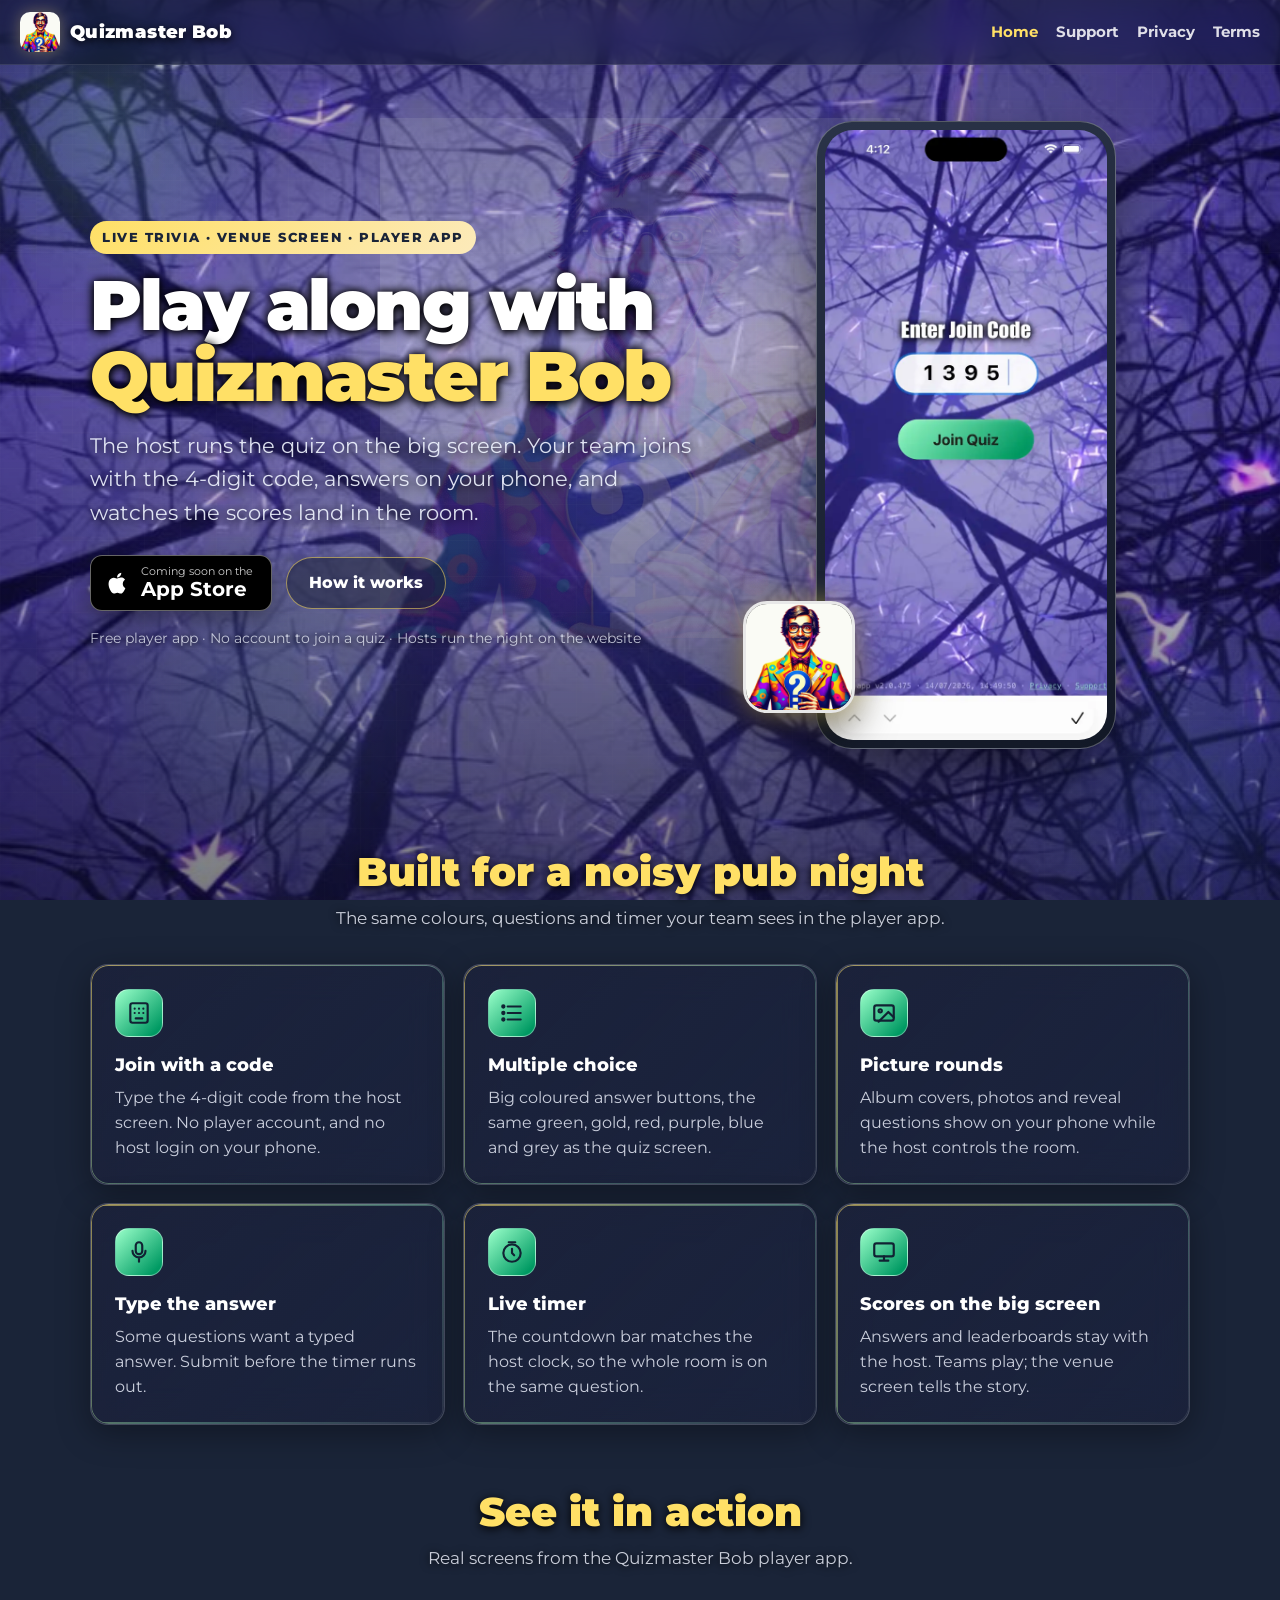
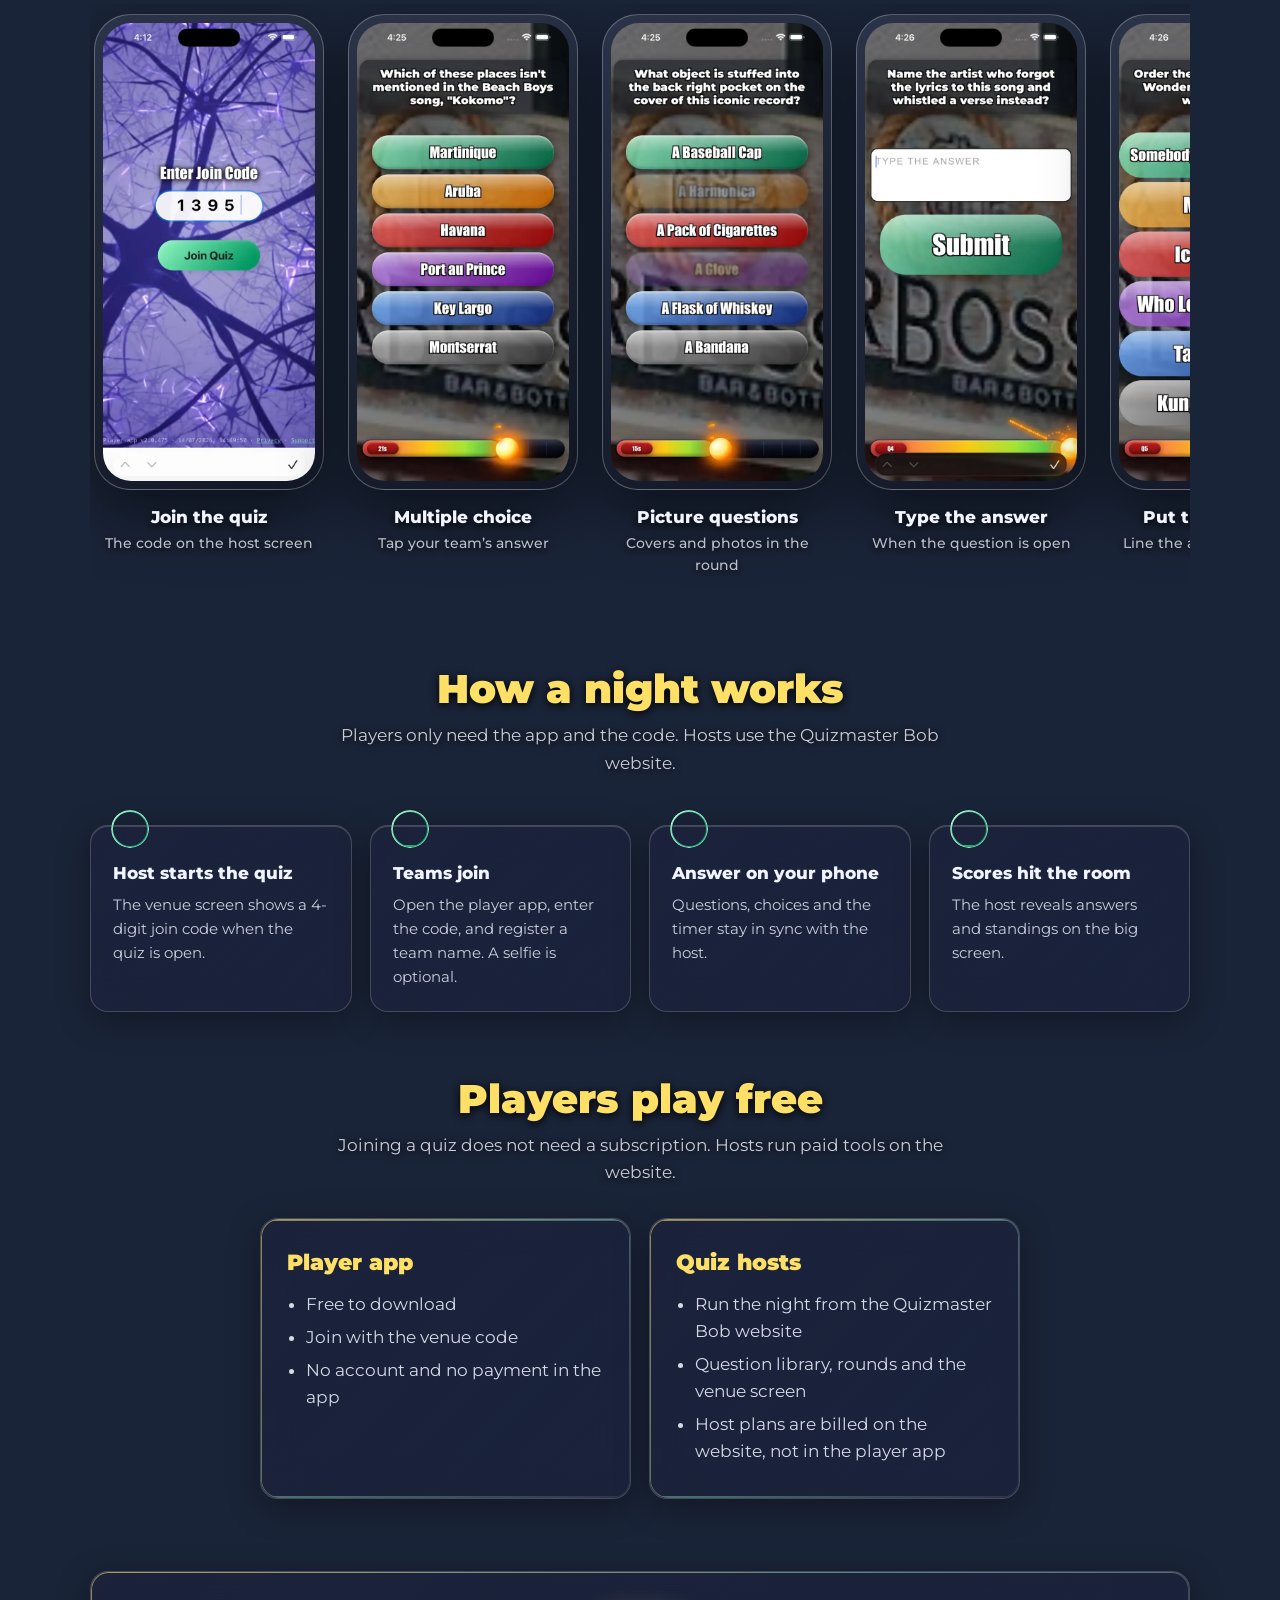
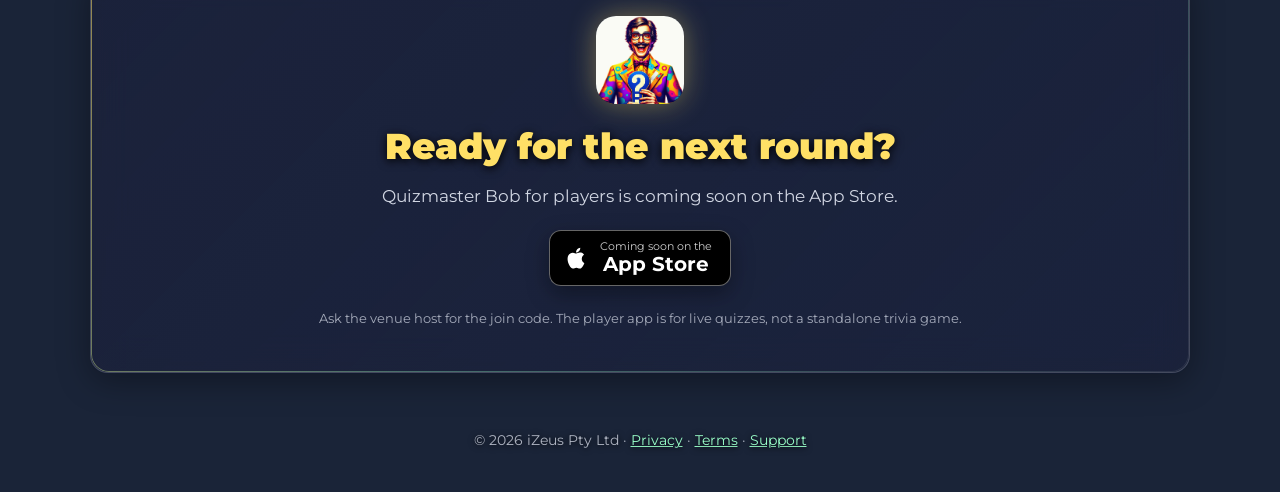
==== index.html @ 4d776f03 "Publish the Quizmaster Bob marketing site for quizmasterbob.izeus.org. Co-authored-by: Cursor <curso" ====
<!DOCTYPE html>
<html lang="en">
<head>
<meta charset="utf-8">
<meta name="viewport" content="width=device-width, initial-scale=1, viewport-fit=cover">
<title>Quizmaster Bob – Live pub trivia on your phone</title>
<meta name="description" content="Join a live Quizmaster Bob quiz with the code on the venue screen. Answer on your phone while the host runs the night.">
<meta name="theme-color" content="#1a2438">
<meta property="og:title" content="Quizmaster Bob – Live pub trivia on your phone">
<meta property="og:description" content="Join a live Quizmaster Bob quiz with the code on the venue screen. Answer on your phone while the host runs the night.">
<meta property="og:image" content="https://quizmasterbob.izeus.org/assets/icon-512.png">
<link rel="icon" type="image/png" sizes="32x32" href="assets/icon-32.png">
<link rel="icon" type="image/png" sizes="512x512" href="assets/icon-512.png">
<link rel="apple-touch-icon" href="assets/icon-180.png">
<link rel="preconnect" href="https://fonts.googleapis.com">
<link rel="preconnect" href="https://fonts.gstatic.com" crossorigin>
<link href="https://fonts.googleapis.com/css2?family=Montserrat:wght@500;700;800;900&display=swap" rel="stylesheet">
<link rel="stylesheet" href="assets/style.css?v=munykcc1">
</head>
<body>
<div class="bg" aria-hidden="true">
  <div class="bg-art"></div>
  <img class="bg-mark" src="assets/logo-full.png" alt="">
  <div class="orb o1"></div><div class="orb o2"></div><div class="orb o3"></div><div class="orb o4"></div>
  <div class="grid"></div>
  <div class="mist"></div>
</div>
<header class="nav">
  <a class="brand" href="index.html"><img src="assets/logo-full.png" alt="" width="40" height="40"><span>Quizmaster Bob</span></a>
  <nav class="nav-links"><a href="index.html" aria-current="page">Home</a><a href="support.html">Support</a><a href="privacy.html">Privacy</a><a href="terms.html">Terms</a></nav>
</header>
<main class="wrap wide">
<section class="pitch">
  <div>
    <span class="eyebrow">Live trivia &middot; Venue screen &middot; Player app</span>
    <h1>Play along with <span class="grad">Quizmaster Bob</span></h1>
    <p class="lead">The host runs the quiz on the big screen. Your team joins with the 4-digit code, answers on your phone, and watches the scores land in the room.</p>
    <div class="cta-row">
      <a class="store" href="#get"><svg viewBox="0 0 24 24" aria-hidden="true"><path d="M16.4 12.6c0-2.4 2-3.6 2.1-3.7-1.1-1.7-2.9-1.9-3.5-1.9-1.5-.2-2.9.9-3.7.9-.8 0-1.9-.9-3.2-.8-1.6 0-3.1 1-4 2.4-1.7 3-.4 7.4 1.2 9.8.8 1.2 1.8 2.5 3 2.4 1.2 0 1.7-.8 3.1-.8 1.5 0 1.9.8 3.2.8 1.3 0 2.1-1.2 2.9-2.4.9-1.4 1.3-2.7 1.3-2.8-.1 0-2.4-.9-2.4-3.9zM14 5.5c.7-.8 1.1-1.9 1-3-1 0-2.1.7-2.8 1.5-.6.7-1.2 1.8-1 2.9 1.1.1 2.1-.6 2.8-1.4z"/></svg><span><small>Coming soon on the</small><b>App Store</b></span></a>
      <a class="btn btn-ghost" href="#how">How it works</a>
    </div>
    <p class="meta">Free player app &middot; No account to join a quiz &middot; Hosts run the night on the website</p>
  </div>
  <div class="pitch-art">
    <div class="frame"><img src="assets/shots/join.webp" alt="Enter a four-digit join code and tap Join Quiz" width="600" height="1298"></div>
    <img class="pitch-logo" src="assets/icon-512.png" alt="Quizmaster Bob app icon" width="112" height="112">
  </div>
</section>

<section id="features">
  <h2 class="section-title">Built for a noisy pub night</h2>
  <p class="section-sub">The same colours, questions and timer your team sees in the player app.</p>
  <div class="features">
    <div class="feature glass"><div class="icon"><svg viewBox="0 0 24 24" aria-hidden="true"><rect x="4" y="3" width="16" height="18" rx="2"/><path d="M8 8h.01M12 8h.01M16 8h.01M8 12h.01M12 12h.01M16 12h.01M9 17h6"/></svg></div><h3>Join with a code</h3><p>Type the 4-digit code from the host screen. No player account, and no host login on your phone.</p></div>
    <div class="feature glass"><div class="icon"><svg viewBox="0 0 24 24" aria-hidden="true"><path d="M8 6h12M8 12h12M8 18h12"/><circle cx="4" cy="6" r="1"/><circle cx="4" cy="12" r="1"/><circle cx="4" cy="18" r="1"/></svg></div><h3>Multiple choice</h3><p>Big coloured answer buttons, the same green, gold, red, purple, blue and grey as the quiz screen.</p></div>
    <div class="feature glass"><div class="icon"><svg viewBox="0 0 24 24" aria-hidden="true"><rect x="3" y="5" width="18" height="14" rx="2"/><circle cx="8.5" cy="10" r="1.5"/><path d="M21 16l-5-5-9 9"/></svg></div><h3>Picture rounds</h3><p>Album covers, photos and reveal questions show on your phone while the host controls the room.</p></div>
    <div class="feature glass"><div class="icon"><svg viewBox="0 0 24 24" aria-hidden="true"><rect x="9" y="3" width="6" height="11" rx="3"/><path d="M6 11a6 6 0 0 0 12 0M12 17v4"/></svg></div><h3>Type the answer</h3><p>Some questions want a typed answer. Submit before the timer runs out.</p></div>
    <div class="feature glass"><div class="icon"><svg viewBox="0 0 24 24" aria-hidden="true"><circle cx="12" cy="13" r="8"/><path d="M12 9v4l2 2M9 3h6"/></svg></div><h3>Live timer</h3><p>The countdown bar matches the host clock, so the whole room is on the same question.</p></div>
    <div class="feature glass"><div class="icon"><svg viewBox="0 0 24 24" aria-hidden="true"><rect x="3" y="4" width="18" height="12" rx="2"/><path d="M8 20h8M12 16v4"/></svg></div><h3>Scores on the big screen</h3><p>Answers and leaderboards stay with the host. Teams play; the venue screen tells the story.</p></div>
  </div>
</section>

<section id="screens">
  <h2 class="section-title">See it in action</h2>
  <p class="section-sub">Real screens from the Quizmaster Bob player app.</p>
  <div class="shots">
    <figure class="shot"><div class="frame"><img src="assets/shots/join.webp" alt="Join screen with a four-digit code" width="600" height="1298" loading="lazy"></div><figcaption>Join the quiz<span>The code on the host screen</span></figcaption></figure>
    <figure class="shot"><div class="frame"><img src="assets/shots/choice.webp" alt="Multiple choice music question with coloured answers" width="600" height="1298" loading="lazy"></div><figcaption>Multiple choice<span>Tap your team’s answer</span></figcaption></figure>
    <figure class="shot"><div class="frame"><img src="assets/shots/picture.webp" alt="Picture question about an album cover" width="600" height="1298" loading="lazy"></div><figcaption>Picture questions<span>Covers and photos in the round</span></figcaption></figure>
    <figure class="shot"><div class="frame"><img src="assets/shots/type.webp" alt="Type-the-answer question with a submit button" width="600" height="1298" loading="lazy"></div><figcaption>Type the answer<span>When the question is open</span></figcaption></figure>
    <figure class="shot"><div class="frame"><img src="assets/shots/order.webp" alt="Put one-hit wonders in release order" width="600" height="1298" loading="lazy"></div><figcaption>Put them in order<span>Line the answers up by year</span></figcaption></figure>
    <figure class="shot"><div class="frame"><img src="assets/shots/scores.webp" alt="Question details card over the answers" width="600" height="1298" loading="lazy"></div><figcaption>Question card<span>Points and how to answer</span></figcaption></figure>
  </div>
</section>

<section id="how">
  <h2 class="section-title">How a night works</h2>
  <p class="section-sub">Players only need the app and the code. Hosts use the Quizmaster Bob website.</p>
  <ol class="steps">
    <li class="glass"><h3>Host starts the quiz</h3><p>The venue screen shows a 4-digit join code when the quiz is open.</p></li>
    <li class="glass"><h3>Teams join</h3><p>Open the player app, enter the code, and register a team name. A selfie is optional.</p></li>
    <li class="glass"><h3>Answer on your phone</h3><p>Questions, choices and the timer stay in sync with the host.</p></li>
    <li class="glass"><h3>Scores hit the room</h3><p>The host reveals answers and standings on the big screen.</p></li>
  </ol>
</section>

<section id="pricing">
  <h2 class="section-title">Players play free</h2>
  <p class="section-sub">Joining a quiz does not need a subscription. Hosts run paid tools on the website.</p>
  <div class="plans">
    <div class="plan glass"><h3>Player app</h3><ul><li>Free to download</li><li>Join with the venue code</li><li>No account and no payment in the app</li></ul></div>
    <div class="plan glass"><h3>Quiz hosts</h3><ul><li>Run the night from the Quizmaster Bob website</li><li>Question library, rounds and the venue screen</li><li>Host plans are billed on the website, not in the player app</li></ul></div>
  </div>
</section>

<section id="get">
  <div class="band glass">
    <img src="assets/logo-full.png" alt="" width="88" height="88">
    <h2>Ready for the next round?</h2>
    <p>Quizmaster Bob for players is coming soon on the App Store.</p>
    <a class="store" href="#get"><svg viewBox="0 0 24 24" aria-hidden="true"><path d="M16.4 12.6c0-2.4 2-3.6 2.1-3.7-1.1-1.7-2.9-1.9-3.5-1.9-1.5-.2-2.9.9-3.7.9-.8 0-1.9-.9-3.2-.8-1.6 0-3.1 1-4 2.4-1.7 3-.4 7.4 1.2 9.8.8 1.2 1.8 2.5 3 2.4 1.2 0 1.7-.8 3.1-.8 1.5 0 1.9.8 3.2.8 1.3 0 2.1-1.2 2.9-2.4.9-1.4 1.3-2.7 1.3-2.8-.1 0-2.4-.9-2.4-3.9zM14 5.5c.7-.8 1.1-1.9 1-3-1 0-2.1.7-2.8 1.5-.6.7-1.2 1.8-1 2.9 1.1.1 2.1-.6 2.8-1.4z"/></svg><span><small>Coming soon on the</small><b>App Store</b></span></a>
    <p class="fine">Ask the venue host for the join code. The player app is for live quizzes, not a standalone trivia game.</p>
  </div>
</section>
</main>
<footer class="foot">&copy; 2026 iZeus Pty Ltd &middot; <a href="privacy.html">Privacy</a> &middot; <a href="terms.html">Terms</a> &middot; <a href="support.html">Support</a></footer>
<script src="assets/site.js?v=munykcc1"></script>
</body>
</html>
---- assets/style.css ----
*,*::before,*::after{box-sizing:border-box}
html{scroll-behavior:smooth;color-scheme:dark}
body{margin:0;min-height:100vh;background:#1a2438;color:#f0f4ff;font:17px/1.6 Montserrat,"Open Sans",Arial,sans-serif;-webkit-font-smoothing:antialiased;overflow-x:hidden}
a{color:#99ffc9}
a:hover{color:#d8ffe9}
img{display:block;max-width:100%}

.bg{position:fixed;inset:0;z-index:-1;overflow:hidden;background:#223b4c}
.bg-art{position:absolute;inset:-6%;background:url(bg.jpg) center/cover no-repeat;animation:drift 28s ease-in-out infinite;will-change:transform}
.bg-mark{position:absolute;left:50%;top:42%;width:min(70vw,520px);margin:calc(min(70vw,520px)/-2) 0 0 calc(min(70vw,520px)/-2);opacity:.18;mix-blend-mode:screen;filter:drop-shadow(0 0 18px rgba(255,224,102,.35));animation:pulse 10s ease-in-out infinite}
.orb{position:absolute;border-radius:50%;animation:float 12s ease-in-out infinite}
.orb.o1{width:380px;height:380px;left:-90px;top:-70px;background:radial-gradient(circle,rgba(153,255,201,.28),transparent 70%)}
.orb.o2{width:440px;height:440px;right:-140px;bottom:-120px;background:radial-gradient(circle,rgba(78,137,255,.28),transparent 70%);animation-delay:-4s}
.orb.o3{width:260px;height:260px;left:58%;top:28%;background:rgba(255,224,102,.16);filter:blur(50px);animation-delay:-6s}
.orb.o4{width:240px;height:240px;left:12%;top:64%;background:rgba(153,255,201,.12);filter:blur(46px);animation-delay:-2s}
.grid{position:absolute;inset:0;opacity:.35;background-image:linear-gradient(rgba(255,255,255,.06) 1px,transparent 1px),linear-gradient(90deg,rgba(255,255,255,.06) 1px,transparent 1px);background-size:36px 36px}
.mist{position:absolute;inset:0;background:linear-gradient(180deg,rgba(18,24,40,.35),rgba(18,24,40,.12) 38%,rgba(10,14,24,.55))}
@keyframes drift{0%,100%{transform:translate(8px,0) scale(1.04)}50%{transform:translate(-10px,12px) scale(1.08)}}
@keyframes pulse{0%,100%{transform:translateY(-20px) scale(.96);opacity:.14}50%{transform:translateY(-8px) scale(1);opacity:.22}}
@keyframes float{0%,100%{transform:translate(0,0)}50%{transform:translate(16px,12px)}}
@media (prefers-reduced-motion:reduce){.bg-art,.bg-mark,.orb{animation:none!important}}

.glass{position:relative;background:linear-gradient(135deg,rgba(28,34,58,.88),rgba(28,34,58,.72));border:1px solid rgba(255,255,255,.18);border-radius:18px;box-shadow:0 8px 32px rgba(0,0,0,.35),inset 0 1px 0 rgba(255,255,255,.16);backdrop-filter:blur(18px) saturate(150%);-webkit-backdrop-filter:blur(18px) saturate(150%)}
.glass::before{content:"";position:absolute;inset:0;border-radius:inherit;padding:1.2px;background:linear-gradient(135deg,rgba(255,224,102,.55),rgba(153,255,201,.35),rgba(255,255,255,.08));-webkit-mask:linear-gradient(#000 0 0) content-box,linear-gradient(#000 0 0);-webkit-mask-composite:xor;mask-composite:exclude;pointer-events:none}

.nav{position:sticky;top:0;z-index:10;display:flex;align-items:center;justify-content:space-between;gap:16px;padding:12px max(20px,env(safe-area-inset-left));background:rgba(18,24,40,.55);backdrop-filter:blur(16px) saturate(150%);-webkit-backdrop-filter:blur(16px) saturate(150%);border-bottom:1px solid rgba(255,255,255,.1)}
.brand{display:flex;align-items:center;gap:10px;color:#fff;text-decoration:none;font-weight:900;font-size:18px;letter-spacing:.02em;text-shadow:0 2px 8px #000}
.brand img{width:40px;height:40px;border-radius:10px;box-shadow:0 0 16px rgba(255,224,102,.35)}
.nav-links{display:flex;gap:18px;font-size:15px;font-weight:700}
.nav-links a{color:rgba(255,255,255,.86);text-decoration:none}
.nav-links a:hover,.nav-links a[aria-current]{color:#ffe066}

.wrap{max-width:860px;margin:0 auto;padding:0 20px}
.wrap.wide{max-width:1140px}
.lead{font-size:clamp(18px,2.2vw,21px);color:rgba(240,244,255,.9);max-width:34em;margin:0 0 26px;text-shadow:0 2px 10px #000}

.pitch{display:grid;grid-template-columns:1.15fr .85fr;gap:48px;align-items:center;padding:56px 0 36px}
.eyebrow{display:inline-block;font-size:13px;font-weight:800;letter-spacing:.12em;text-transform:uppercase;color:#1a2438;background:linear-gradient(135deg,#ffe066,#fceabb);padding:6px 12px;border-radius:999px}
.pitch h1{font-size:clamp(40px,6.2vw,70px);line-height:1.02;margin:16px 0 16px;font-weight:900;letter-spacing:-.03em;color:#fff;text-shadow:0 0 8px #000,0 2px 12px #000}
.grad{color:#ffe066}
.cta-row{display:flex;flex-wrap:wrap;gap:14px;align-items:center}
.meta{margin:16px 0 0;font-size:14px;color:rgba(240,244,255,.75);text-shadow:0 1px 6px #000}
.store{display:inline-flex;align-items:center;gap:10px;background:#000;color:#fff;border:1px solid rgba(255,255,255,.4);border-radius:12px;padding:9px 18px 9px 14px;text-decoration:none;box-shadow:0 8px 22px rgba(0,0,0,.35)}
.store:hover{color:#fff}
.store small{display:block;font-size:11px;opacity:.8;line-height:1.1}
.store b{display:block;font-size:20px;line-height:1.15}
.store svg{width:26px;height:26px;fill:#fff}
.btn.btn-ghost{background:rgba(28,34,58,.55);box-shadow:none;text-decoration:none;color:#fff;border-color:rgba(255,224,102,.55)}
.btn.btn-ghost:hover{color:#1a2438;background:linear-gradient(135deg,#ffe066,#fceabb)}
.pitch-art{position:relative;display:flex;justify-content:center}
.pitch-art .frame{width:min(300px,78vw)}
.pitch-logo{position:absolute;left:0;bottom:36px;width:112px;height:112px;border-radius:24px;border:3px solid rgba(255,255,255,.9);box-shadow:0 0 28px rgba(255,224,102,.45),0 18px 40px rgba(0,0,0,.55);background:#111}
.frame{padding:8px;border-radius:36px;background:linear-gradient(160deg,#2a3348,#121826);border:1px solid rgba(255,255,255,.28);box-shadow:0 24px 60px rgba(0,0,0,.5)}
.frame img{width:100%;height:auto;border-radius:28px}

section[id]{scroll-margin-top:80px}
.section-title{text-align:center;font-size:clamp(28px,4vw,40px);line-height:1.15;margin:64px 0 10px;font-weight:900;color:#ffe066;text-shadow:0 2px 10px #000}
.section-sub{text-align:center;color:rgba(240,244,255,.82);max-width:36em;margin:0 auto 32px;text-shadow:0 1px 8px #000}
.features{display:grid;grid-template-columns:repeat(3,1fr);gap:18px}
.feature{padding:24px}
.feature .icon{width:48px;height:48px;border-radius:14px;display:grid;place-items:center;margin-bottom:14px;background:linear-gradient(135deg,#99ffc9,#009a63 88%);border:1px solid rgba(255,255,255,.35)}
.feature .icon svg{width:26px;height:26px;stroke:#123;fill:none;stroke-width:2;stroke-linecap:round;stroke-linejoin:round}
.feature h3{margin:0 0 6px;font-size:18px;font-weight:800;color:#fff}
.feature p{margin:0;color:rgba(240,244,255,.82);font-size:15.5px}
.shots{display:flex;gap:24px;overflow-x:auto;scroll-snap-type:x mandatory;padding:10px 4px 26px;-webkit-overflow-scrolling:touch}
.shot{flex:0 0 auto;width:230px;margin:0;scroll-snap-align:center;text-align:center}
.shot figcaption{margin-top:14px;font-weight:800;text-shadow:0 2px 8px #000}
.shot figcaption span{display:block;font-weight:500;font-size:14px;color:rgba(240,244,255,.75)}
.steps{counter-reset:step;display:grid;grid-template-columns:repeat(4,1fr);gap:18px;list-style:none;padding:16px 0 0;margin:0}
.steps li{position:relative;padding:28px 22px 22px}
.steps li::before{counter-increment:step;content:counter(step);position:absolute;top:-16px;left:20px;width:38px;height:38px;border-radius:50%;display:grid;place-items:center;font-weight:900;color:#123;background:linear-gradient(135deg,#99ffc9,#009a63 88%);border:1px solid rgba(255,255,255,.5)}
.steps h3{margin:6px 0;font-size:17px;font-weight:800}
.steps p{margin:0;color:rgba(240,244,255,.82);font-size:15px}
.plans{display:grid;grid-template-columns:1fr 1fr;gap:18px;max-width:760px;margin:0 auto}
.plan{padding:26px}
.plan h3{margin:0 0 10px;font-size:22px;font-weight:900;color:#ffe066}
.plan ul{margin:0;padding-left:1.1em;color:rgba(240,244,255,.88)}
.plan li{margin:6px 0}
.band{text-align:center;padding:44px 24px;margin:72px 0 56px}
.band img{width:88px;height:88px;margin:0 auto 14px;border-radius:20px;box-shadow:0 0 28px rgba(255,224,102,.4)}
.band h2{font-size:clamp(26px,3.6vw,36px);margin:0 0 8px;font-weight:900;color:#ffe066;text-shadow:0 2px 10px #000}
.band p{color:rgba(240,244,255,.86);margin:0 0 20px}
.band .fine{font-size:13px;color:rgba(240,244,255,.65);margin:22px 0 0}

.doc{margin:40px auto 64px;padding:clamp(22px,4vw,44px)}
.doc h1{font-size:clamp(32px,5vw,44px);line-height:1.1;margin:0 0 6px;font-weight:900;color:#ffe066}
.doc h2{font-size:22px;margin:34px 0 8px;color:#ffe066;font-weight:800}
.doc ul,.doc ol{padding-left:1.2em}
.doc li{margin:6px 0}
.muted{color:rgba(240,244,255,.7)}
.faq-q{font-weight:800;margin:18px 0 2px}
.faq-a{margin:0;color:rgba(240,244,255,.86)}

.contact{display:grid;gap:14px;margin:18px 0 8px}
.contact label{display:grid;gap:6px;font-size:15px;font-weight:700}
.contact input,.contact textarea{width:100%;padding:12px 14px;border-radius:14px;border:1px solid rgba(255,255,255,.22);background:rgba(10,14,24,.45);color:#fff;font:inherit;font-weight:500}
.contact textarea{min-height:150px;resize:vertical}
.contact input:focus,.contact textarea:focus{outline:none;border-color:#99ffc9;box-shadow:0 0 0 3px rgba(153,255,201,.25)}
.hp{position:absolute;left:-9999px;width:1px;height:1px;overflow:hidden}
.btn{justify-self:start;display:inline-flex;align-items:center;gap:8px;padding:12px 22px;border:1px solid rgba(255,255,255,.35);border-radius:999px;background:linear-gradient(135deg,#99ffc9,#009a63 88%);color:#123;font:inherit;font-weight:800;font-size:16px;cursor:pointer;box-shadow:0 6px 18px rgba(0,0,0,.35)}
.btn:active{transform:scale(.98)}
.notice{padding:12px 16px;border-radius:14px;margin:16px 0}
.notice.ok{background:rgba(0,154,99,.28);border:1px solid #99ffc9}
.notice.err{background:rgba(153,0,0,.28);border:1px solid #ff9a9a}
[hidden]{display:none!important}
.foot{text-align:center;padding:0 20px 40px;font-size:14px;color:rgba(240,244,255,.7);text-shadow:0 1px 6px #000}
.foot a{color:#99ffc9}
@media (prefers-reduced-motion:reduce){.pitch-art .frame{animation:none!important}}
@media (max-width:980px){.features{grid-template-columns:1fr 1fr}.steps{grid-template-columns:1fr 1fr;row-gap:32px}}
@media (max-width:820px){.pitch{grid-template-columns:1fr;text-align:center;padding-top:40px}.lead{margin-left:auto;margin-right:auto}.cta-row{justify-content:center}}
@media (max-width:720px){.nav-links{gap:12px;font-size:14px}.brand span{display:none}.features,.steps,.plans{grid-template-columns:1fr}.pitch-logo{width:84px;height:84px}}
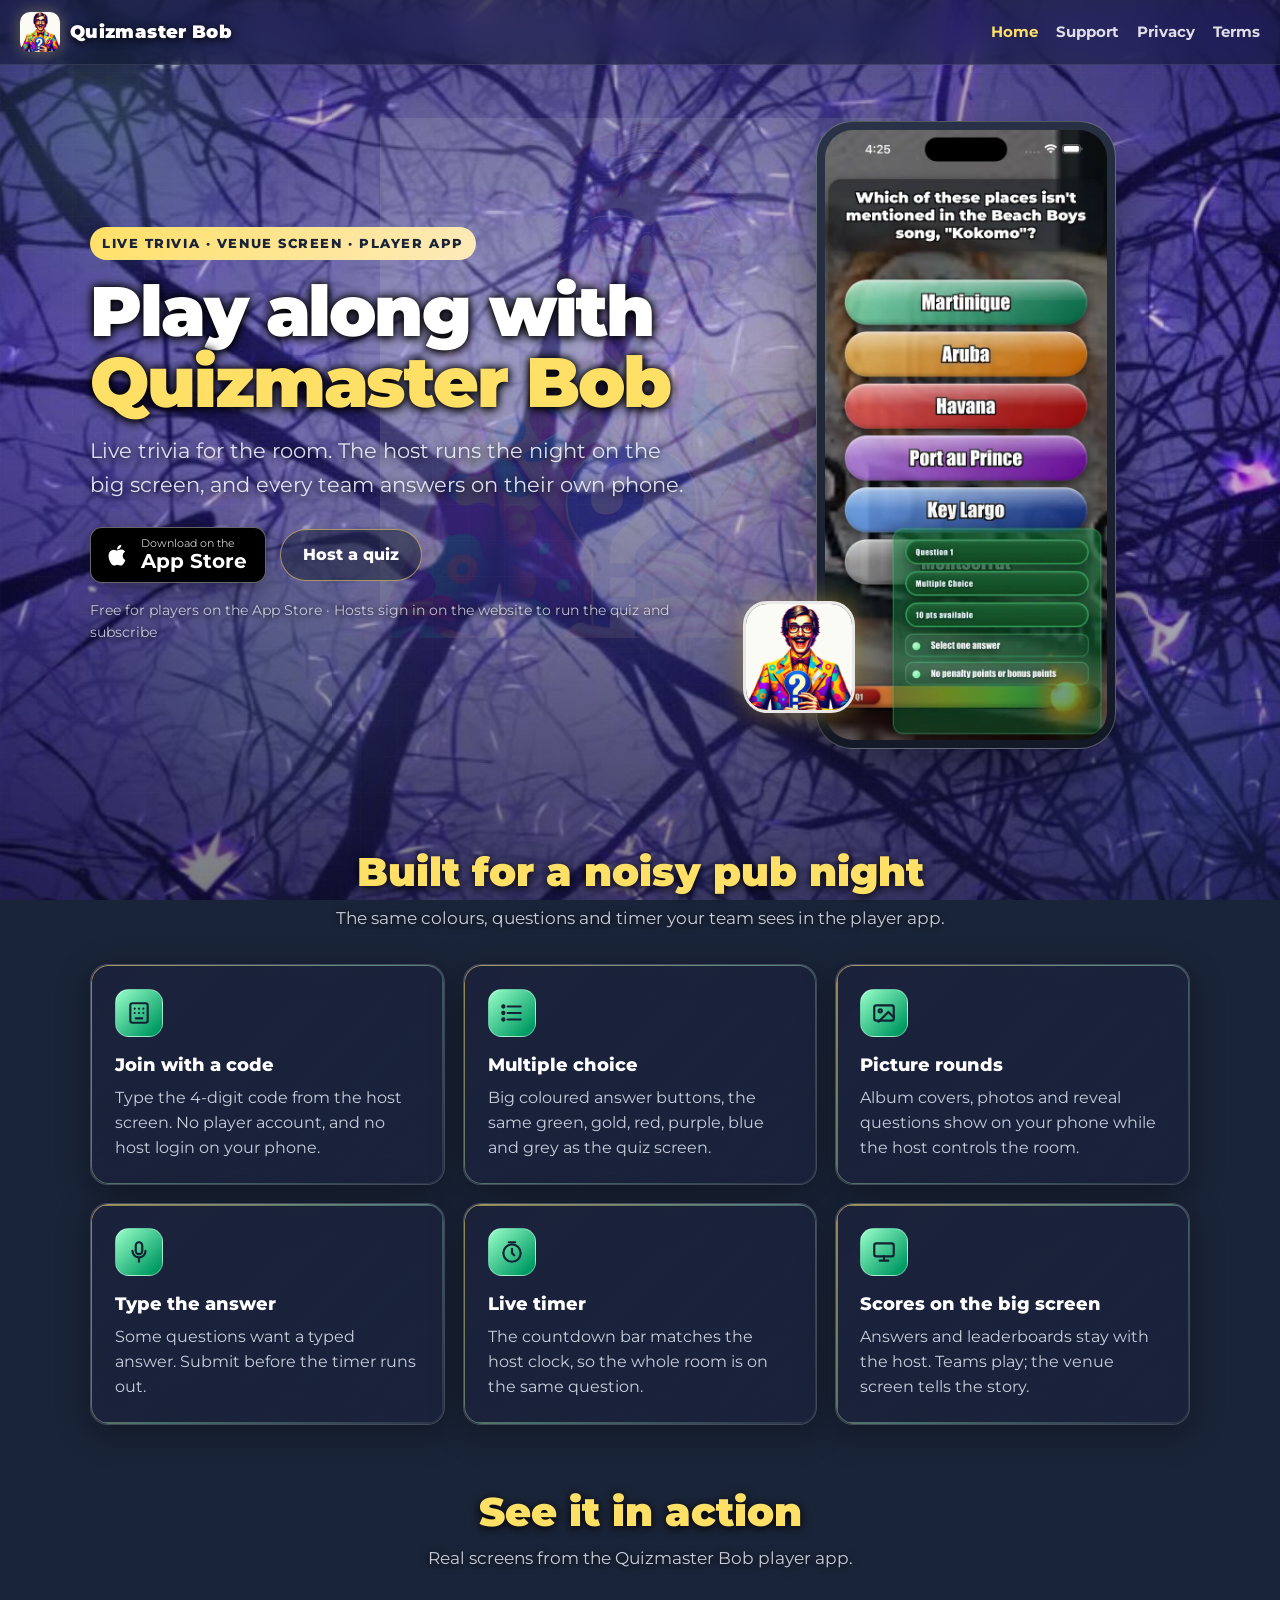
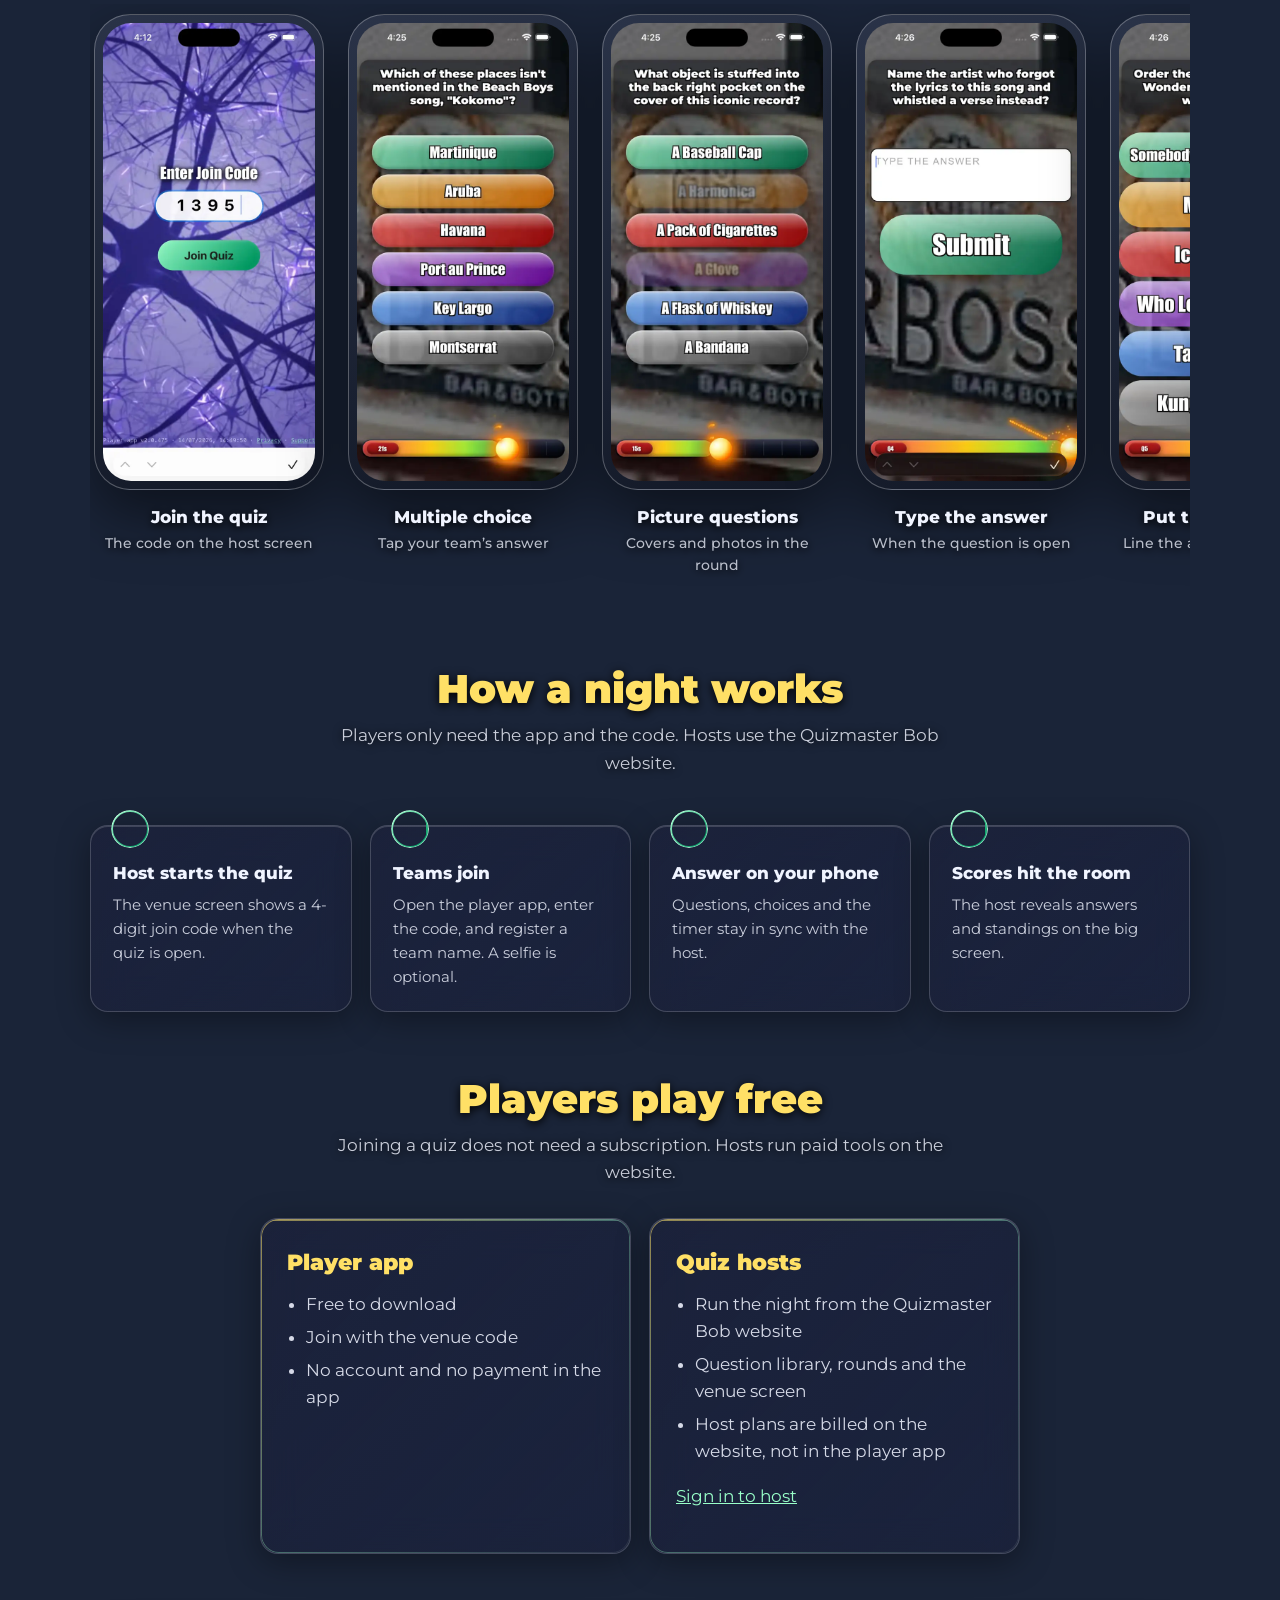
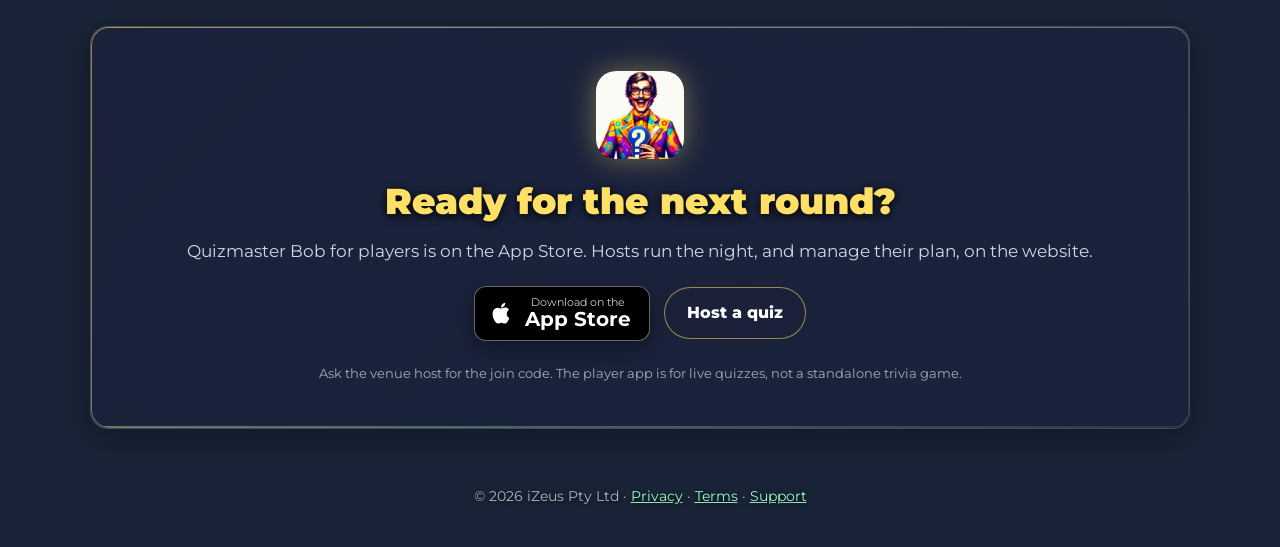
==== commit 14262f26: "Link the live App Store and host site, and lead with a question screen. Co-authored-by: Cursor <curs" ====
--- a/index.html
+++ b/index.html
@@ -15,7 +15,7 @@
 <link rel="preconnect" href="https://fonts.googleapis.com">
 <link rel="preconnect" href="https://fonts.gstatic.com" crossorigin>
 <link href="https://fonts.googleapis.com/css2?family=Montserrat:wght@500;700;800;900&display=swap" rel="stylesheet">
-<link rel="stylesheet" href="assets/style.css?v=munykcc1">
+<link rel="stylesheet" href="assets/style.css?v=muowt5g4">
 </head>
 <body>
 <div class="bg" aria-hidden="true">
@@ -34,15 +34,15 @@
   <div>
     <span class="eyebrow">Live trivia &middot; Venue screen &middot; Player app</span>
     <h1>Play along with <span class="grad">Quizmaster Bob</span></h1>
-    <p class="lead">The host runs the quiz on the big screen. Your team joins with the 4-digit code, answers on your phone, and watches the scores land in the room.</p>
+    <p class="lead">Live trivia for the room. The host runs the night on the big screen, and every team answers on their own phone.</p>
     <div class="cta-row">
-      <a class="store" href="#get"><svg viewBox="0 0 24 24" aria-hidden="true"><path d="M16.4 12.6c0-2.4 2-3.6 2.1-3.7-1.1-1.7-2.9-1.9-3.5-1.9-1.5-.2-2.9.9-3.7.9-.8 0-1.9-.9-3.2-.8-1.6 0-3.1 1-4 2.4-1.7 3-.4 7.4 1.2 9.8.8 1.2 1.8 2.5 3 2.4 1.2 0 1.7-.8 3.1-.8 1.5 0 1.9.8 3.2.8 1.3 0 2.1-1.2 2.9-2.4.9-1.4 1.3-2.7 1.3-2.8-.1 0-2.4-.9-2.4-3.9zM14 5.5c.7-.8 1.1-1.9 1-3-1 0-2.1.7-2.8 1.5-.6.7-1.2 1.8-1 2.9 1.1.1 2.1-.6 2.8-1.4z"/></svg><span><small>Coming soon on the</small><b>App Store</b></span></a>
-      <a class="btn btn-ghost" href="#how">How it works</a>
+      <a class="store" href="https://apps.apple.com/au/app/quizmaster-bob/id6778641163"><svg viewBox="0 0 24 24" aria-hidden="true"><path d="M16.4 12.6c0-2.4 2-3.6 2.1-3.7-1.1-1.7-2.9-1.9-3.5-1.9-1.5-.2-2.9.9-3.7.9-.8 0-1.9-.9-3.2-.8-1.6 0-3.1 1-4 2.4-1.7 3-.4 7.4 1.2 9.8.8 1.2 1.8 2.5 3 2.4 1.2 0 1.7-.8 3.1-.8 1.5 0 1.9.8 3.2.8 1.3 0 2.1-1.2 2.9-2.4.9-1.4 1.3-2.7 1.3-2.8-.1 0-2.4-.9-2.4-3.9zM14 5.5c.7-.8 1.1-1.9 1-3-1 0-2.1.7-2.8 1.5-.6.7-1.2 1.8-1 2.9 1.1.1 2.1-.6 2.8-1.4z"/></svg><span><small>Download on the</small><b>App Store</b></span></a>
+      <a class="btn btn-ghost" href="https://bobquiz-272a7.web.app/login">Host a quiz</a>
     </div>
-    <p class="meta">Free player app &middot; No account to join a quiz &middot; Hosts run the night on the website</p>
+    <p class="meta">Free for players on the App Store &middot; Hosts sign in on the website to run the quiz and subscribe</p>
   </div>
   <div class="pitch-art">
-    <div class="frame"><img src="assets/shots/join.webp" alt="Enter a four-digit join code and tap Join Quiz" width="600" height="1298"></div>
+    <div class="frame"><img src="assets/shots/scores.webp" alt="A live question with the points and how to answer" width="600" height="1298"></div>
     <img class="pitch-logo" src="assets/icon-512.png" alt="Quizmaster Bob app icon" width="112" height="112">
   </div>
 </section>
@@ -89,7 +89,7 @@
   <p class="section-sub">Joining a quiz does not need a subscription. Hosts run paid tools on the website.</p>
   <div class="plans">
     <div class="plan glass"><h3>Player app</h3><ul><li>Free to download</li><li>Join with the venue code</li><li>No account and no payment in the app</li></ul></div>
-    <div class="plan glass"><h3>Quiz hosts</h3><ul><li>Run the night from the Quizmaster Bob website</li><li>Question library, rounds and the venue screen</li><li>Host plans are billed on the website, not in the player app</li></ul></div>
+    <div class="plan glass"><h3>Quiz hosts</h3><ul><li>Run the night from the Quizmaster Bob website</li><li>Question library, rounds and the venue screen</li><li>Host plans are billed on the website, not in the player app</li></ul><p><a href="https://bobquiz-272a7.web.app/login">Sign in to host</a></p></div>
   </div>
 </section>
 
@@ -97,13 +97,16 @@
   <div class="band glass">
     <img src="assets/logo-full.png" alt="" width="88" height="88">
     <h2>Ready for the next round?</h2>
-    <p>Quizmaster Bob for players is coming soon on the App Store.</p>
-    <a class="store" href="#get"><svg viewBox="0 0 24 24" aria-hidden="true"><path d="M16.4 12.6c0-2.4 2-3.6 2.1-3.7-1.1-1.7-2.9-1.9-3.5-1.9-1.5-.2-2.9.9-3.7.9-.8 0-1.9-.9-3.2-.8-1.6 0-3.1 1-4 2.4-1.7 3-.4 7.4 1.2 9.8.8 1.2 1.8 2.5 3 2.4 1.2 0 1.7-.8 3.1-.8 1.5 0 1.9.8 3.2.8 1.3 0 2.1-1.2 2.9-2.4.9-1.4 1.3-2.7 1.3-2.8-.1 0-2.4-.9-2.4-3.9zM14 5.5c.7-.8 1.1-1.9 1-3-1 0-2.1.7-2.8 1.5-.6.7-1.2 1.8-1 2.9 1.1.1 2.1-.6 2.8-1.4z"/></svg><span><small>Coming soon on the</small><b>App Store</b></span></a>
+    <p>Quizmaster Bob for players is on the App Store. Hosts run the night, and manage their plan, on the website.</p>
+    <div class="cta-row" style="justify-content:center">
+      <a class="store" href="https://apps.apple.com/au/app/quizmaster-bob/id6778641163"><svg viewBox="0 0 24 24" aria-hidden="true"><path d="M16.4 12.6c0-2.4 2-3.6 2.1-3.7-1.1-1.7-2.9-1.9-3.5-1.9-1.5-.2-2.9.9-3.7.9-.8 0-1.9-.9-3.2-.8-1.6 0-3.1 1-4 2.4-1.7 3-.4 7.4 1.2 9.8.8 1.2 1.8 2.5 3 2.4 1.2 0 1.7-.8 3.1-.8 1.5 0 1.9.8 3.2.8 1.3 0 2.1-1.2 2.9-2.4.9-1.4 1.3-2.7 1.3-2.8-.1 0-2.4-.9-2.4-3.9zM14 5.5c.7-.8 1.1-1.9 1-3-1 0-2.1.7-2.8 1.5-.6.7-1.2 1.8-1 2.9 1.1.1 2.1-.6 2.8-1.4z"/></svg><span><small>Download on the</small><b>App Store</b></span></a>
+      <a class="btn btn-ghost" href="https://bobquiz-272a7.web.app/login">Host a quiz</a>
+    </div>
     <p class="fine">Ask the venue host for the join code. The player app is for live quizzes, not a standalone trivia game.</p>
   </div>
 </section>
 </main>
 <footer class="foot">&copy; 2026 iZeus Pty Ltd &middot; <a href="privacy.html">Privacy</a> &middot; <a href="terms.html">Terms</a> &middot; <a href="support.html">Support</a></footer>
-<script src="assets/site.js?v=munykcc1"></script>
+<script src="assets/site.js?v=muowt5g4"></script>
 </body>
 </html>
